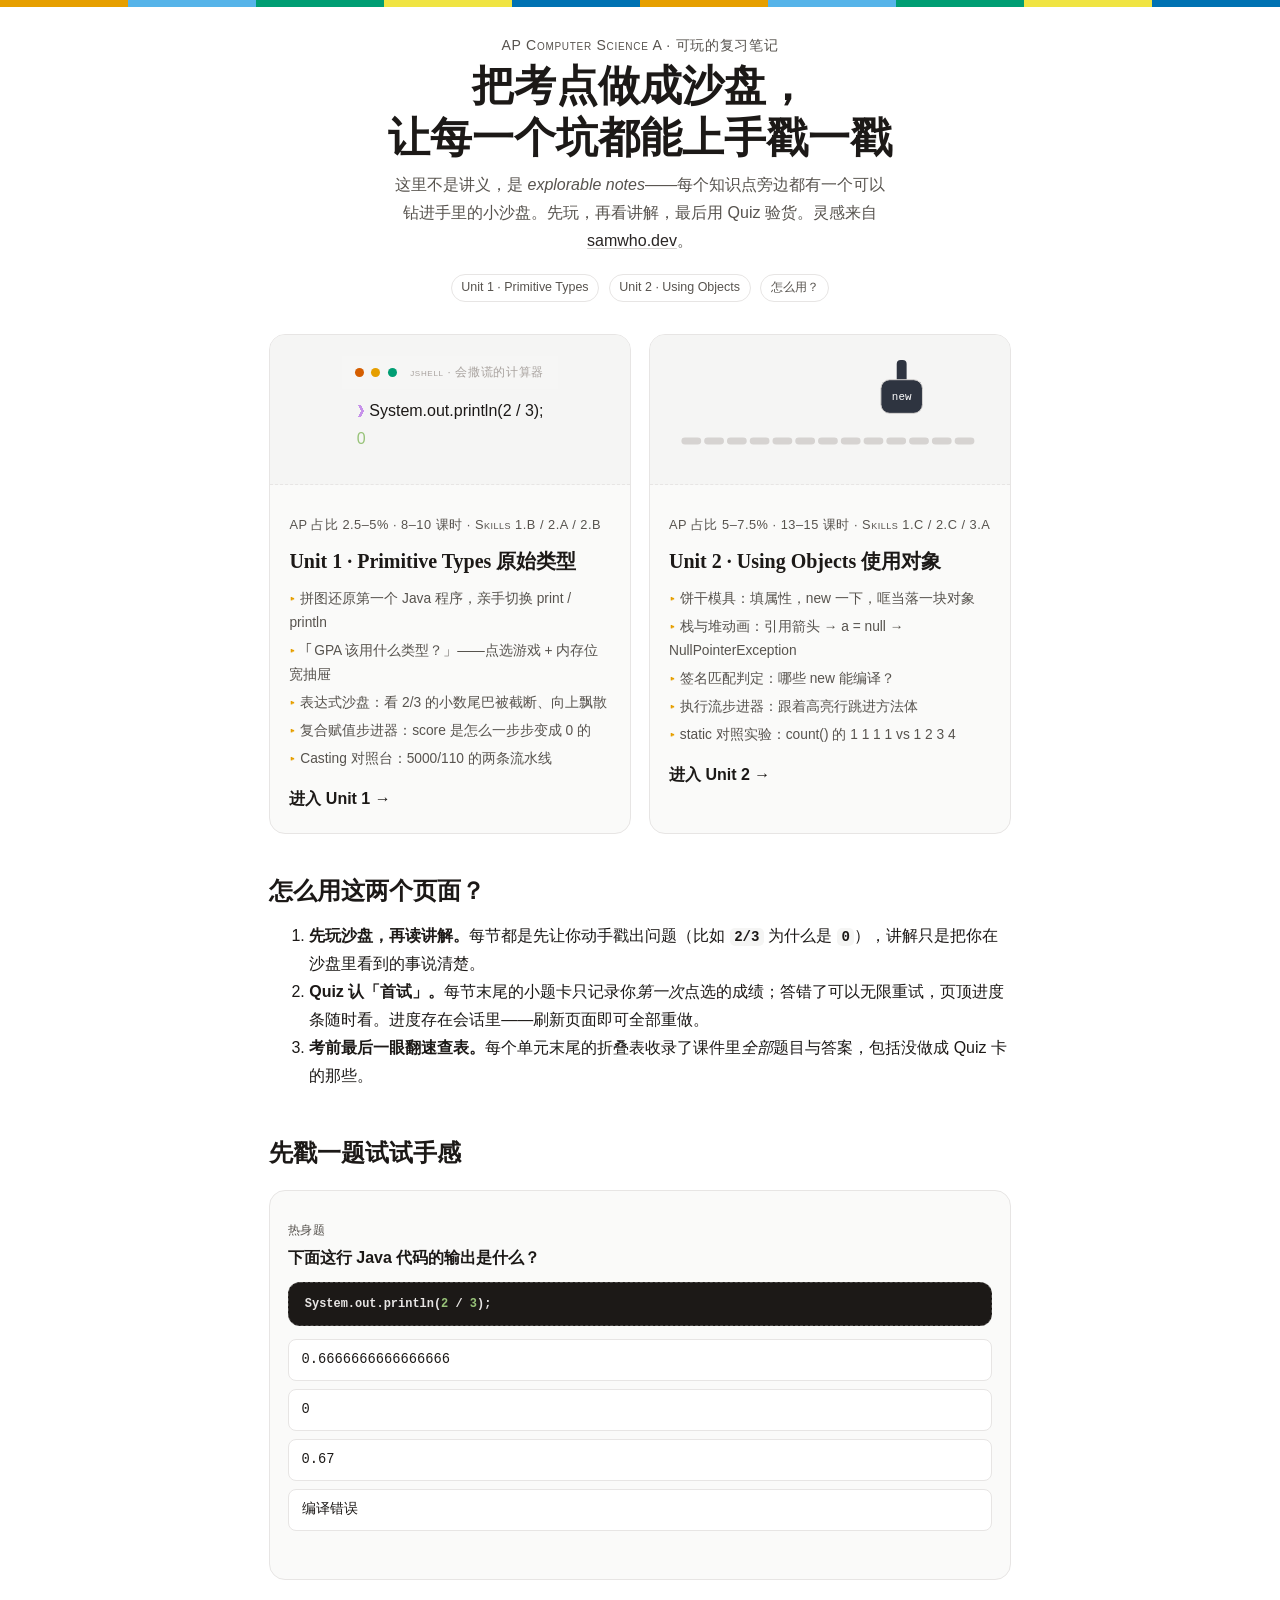
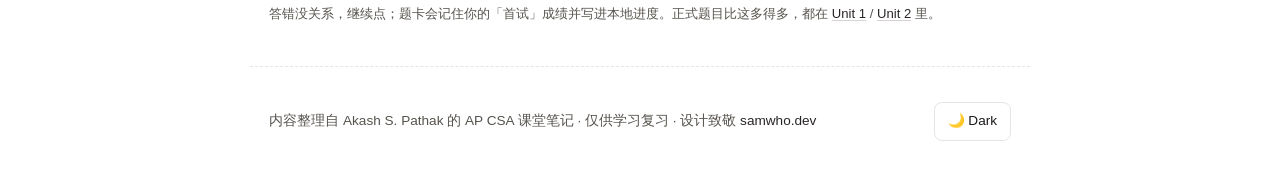
==== apcsa-review/index.html @ db7389d6 "Add files via upload" ====
<!doctype html>
<html lang="zh-CN" data-theme="light">
<head>
<meta charset="utf-8">
<meta name="viewport" content="width=device-width, initial-scale=1">
<title>AP CSA 复习沙盘 · Explorable Notes</title>
<meta name="description" content="把 AP Computer Science A Unit 1–2 的考点做成可以上手玩的小沙盘，边玩边复习。">
<script>
  // 防主题闪烁：URL 参数 > localStorage > 系统偏好
  (function () {
    var p = new URL(location.href).searchParams.get('theme');
    var s = null;
    try { s = localStorage.getItem('apcsa-theme'); } catch (e) {}
    var t = p || s || (matchMedia('(prefers-color-scheme: dark)').matches ? 'dark' : 'light');
    document.documentElement.dataset.theme = t;
  })();
</script>
<link rel="stylesheet" href="./assets/main.css">
<script type="module" src="./assets/js/home.js"></script>
</head>
<body>
<a class="skip" href="#main">跳到主要内容</a>
<div class="bar" role="presentation"><i></i><i></i><i></i><i></i><i></i><i></i><i></i><i></i><i></i><i></i></div>

<div class="page">
  <header class="content site-head">
    <p class="post-meta">AP Computer Science A · 可玩的复习笔记</p>
    <h1 class="site-title">把考点做成沙盘，<br>让每一个坑都能上手戳一戳</h1>
    <p class="lede">这里不是讲义，是 <em>explorable notes</em>——每个知识点旁边都有一个可以钻进手里的小沙盘。先玩，再看讲解，最后用 Quiz 验货。灵感来自 <a href="https://samwho.dev" target="_blank" rel="noopener">samwho.dev</a>。</p>
    <nav class="unit-nav" aria-label="单元导航">
      <a class="chip" href="./unit1.html">Unit 1 · Primitive Types</a>
      <a class="chip" href="./unit2.html">Unit 2 · Using Objects</a>
      <a class="chip" href="#how">怎么用？</a>
    </nav>
  </header>

  <main id="main" class="content">

    <div class="cards">
      <!-- ============ Unit 1 卡片 ============ -->
      <a class="card reveal" href="./unit1.html">
        <div class="card-hero">
          <viz-console id="u1-term" title="jshell · 会撒谎的计算器"></viz-console>
        </div>
        <div class="card-body">
          <p class="meta">AP 占比 2.5–5% · 8–10 课时 · Skills 1.B / 2.A / 2.B</p>
          <h3>Unit 1 · Primitive Types 原始类型</h3>
          <ul class="toc">
            <li>拼图还原第一个 Java 程序，亲手切换 print / println</li>
            <li>「GPA 该用什么类型？」——点选游戏 + 内存位宽抽屉</li>
            <li>表达式沙盘：看 2/3 的小数尾巴被截断、向上飘散</li>
            <li>复合赋值步进器：score 是怎么一步步变成 0 的</li>
            <li>Casting 对照台：5000/110 的两条流水线</li>
          </ul>
          <span class="go">进入 Unit 1</span>
        </div>
      </a>

      <!-- ============ Unit 2 卡片 ============ -->
      <a class="card reveal" href="./unit2.html">
        <div class="card-hero">
          <svg class="conv" viewBox="0 0 320 120" role="img" aria-label="new Human() 在传送带上不断压出对象饼干">
            <line class="belt" x1="14" y1="92" x2="306" y2="92"></line>
            <g class="tube">
              <rect x="228" y="10" width="10" height="26" rx="4" fill="var(--viz-grey)"></rect>
            </g>
            <g class="mold">
              <rect x="212" y="30" width="42" height="34" rx="9" fill="var(--viz-8)" stroke="var(--border-strong)"></rect>
              <text x="233" y="51" text-anchor="middle" font-size="11" fill="#fff" font-family="ui-monospace,monospace">new</text>
            </g>
            <circle class="pop" cx="233" cy="76" r="14"></circle>
            <g class="cookie k1"><circle cx="233" cy="76" r="12" fill="var(--viz-2)"></circle><circle cx="229" cy="73" r="2" fill="var(--viz-5)"></circle><circle cx="237" cy="79" r="2" fill="var(--viz-5)"></circle></g>
            <g class="cookie k2"><circle cx="233" cy="76" r="12" fill="var(--viz-3)"></circle><circle cx="229" cy="73" r="2" fill="var(--viz-5)"></circle><circle cx="237" cy="79" r="2" fill="var(--viz-5)"></circle></g>
            <g class="cookie k3"><circle cx="233" cy="76" r="12" fill="var(--viz-1)"></circle><circle cx="229" cy="73" r="2" fill="var(--viz-5)"></circle><circle cx="237" cy="79" r="2" fill="var(--viz-5)"></circle></g>
          </svg>
        </div>
        <div class="card-body">
          <p class="meta">AP 占比 5–7.5% · 13–15 课时 · Skills 1.C / 2.C / 3.A</p>
          <h3>Unit 2 · Using Objects 使用对象</h3>
          <ul class="toc">
            <li>饼干模具：填属性，new 一下，哐当落一块对象</li>
            <li>栈与堆动画：引用箭头 → a = null → NullPointerException</li>
            <li>签名匹配判定：哪些 new 能编译？</li>
            <li>执行流步进器：跟着高亮行跳进方法体</li>
            <li>static 对照实验：count() 的 1 1 1 1 vs 1 2 3 4</li>
          </ul>
          <span class="go">进入 Unit 2</span>
        </div>
      </a>
    </div>

    <section id="how" class="reveal">
      <h2 id="how-title">怎么用这两个页面？<a class="anchor" href="#how-title" aria-label="本节的链接">#</a></h2>
      <ol>
        <li><strong>先玩沙盘，再读讲解。</strong>每节都是先让你动手戳出问题（比如 <code>2/3</code> 为什么是 <code>0</code>），讲解只是把你在沙盘里看到的事说清楚。</li>
        <li><strong>Quiz 认「首试」。</strong>每节末尾的小题卡只记录你<em>第一次</em>点选的成绩；答错了可以无限重试，页顶进度条随时看。进度存在会话里——刷新页面即可全部重做。</li>
        <li><strong>考前最后一眼翻速查表。</strong>每个单元末尾的折叠表收录了课件里<em>全部</em>题目与答案，包括没做成 Quiz 卡的那些。</li>
      </ol>
    </section>

    <section class="reveal">
      <h2 id="taste">先戳一题试试手感<a class="anchor" href="#taste" aria-label="本节的链接">#</a></h2>
      <quiz-card qno="DEMO">
        <p class="qhead"><span class="qno">热身题</span></p>
        <p class="question">下面这行 Java 代码的输出是什么？</p>
        <viz-code>System.out.println(2 / 3);</viz-code>
        <ul class="options">
          <li>0.6666666666666666</li>
          <li data-correct>0</li>
          <li>0.67</li>
          <li>编译错误</li>
        </ul>
        <p class="explain">两个操作数都是 <code>int</code>，Java 走<strong>整数除法</strong>：2 ÷ 3 = 0 余 2，商 <code>0</code>，小数部分直接丢掉（不是四舍五入！）。想保留小数，至少让一个操作数成为 <code>double</code>，比如 <code>2.0 / 3</code>。这是 Unit 1 §1.3 全站最大的坑。</p>
      </quiz-card>
      <p class="hint">答错没关系，继续点；题卡会记住你的「首试」成绩并写进本地进度。正式题目比这多得多，都在 <a href="./unit1.html">Unit 1</a> / <a href="./unit2.html">Unit 2</a> 里。</p>
    </section>
  </main>

  <footer class="site-foot">
    <span>内容整理自 Akash S. Pathak 的 AP CSA 课堂笔记 · 仅供学习复习 · 设计致敬 <a href="https://samwho.dev" target="_blank" rel="noopener">samwho.dev</a></span>
    <button class="btn-ghost" type="button" data-theme-toggle>🌙 Dark</button>
  </footer>
</div>
</body>
</html>
---- apcsa-review/assets/main.css ----
/* ============================================================
   AP CSA 复习沙盘 · 全局皮肤
   设计语汇移植自 samwho.dev：Okabe–Ito 色板 / 动效 tokens /
   虚线圆角"手账"质感 / margin note / 双主题
   ============================================================ */

/* ---------- 1. Design Tokens ---------- */
:root {
  /* stone 灰阶 */
  --stone-50:#fafaf9;  --stone-100:#f5f5f4; --stone-200:#e7e5e4;
  --stone-300:#d6d3d1; --stone-400:#a8a29e; --stone-500:#78716c;
  --stone-600:#57534e; --stone-700:#44403c; --stone-800:#292524;
  --stone-900:#1c1917; --stone-950:#0c0a09;

  /* 可视化分类色板（Okabe–Ito 色盲安全） */
  --viz-1:#e69f00; --viz-2:#56b4e9; --viz-3:#009e73; --viz-4:#f0e442;
  --viz-5:#0072b2; --viz-6:#d55e00; --viz-7:#cc79a7; --viz-8:#2e3440;
  --viz-orange:var(--viz-1); --viz-sky:var(--viz-2); --viz-green:var(--viz-3);
  --viz-yellow:var(--viz-4); --viz-blue:var(--viz-5); --viz-red:var(--viz-6);
  --viz-pink:var(--viz-7);   --viz-grey:var(--viz-8);

  /* 动效：4 档时长 × 3 条曲线 */
  --dur-press:120ms; --dur-state:160ms; --dur-move:220ms; --dur-playful:300ms;
  --ease-out:cubic-bezier(0.23,1,0.32,1);
  --ease-inout:cubic-bezier(0.77,0,0.175,1);
  --ease-bounce:cubic-bezier(0.34,2.2,0.64,1);

  /* 字体：系统栈，零 web font；中文标题配衬线 */
  --font-body:"Seravek","Gill Sans Nova","Segoe UI",Ubuntu,Calibri,
    "PingFang SC","Hiragino Sans GB","Microsoft YaHei","Noto Sans SC",sans-serif;
  --font-heading:"Iowan Old Style","Palatino Linotype","URW Palladio L",P052,
    "Songti SC","STSong","SimSun",serif;
  --font-code:ui-monospace,"Cascadia Code","JetBrains Mono","Source Code Pro",
    Menlo,Consolas,"Courier New",monospace;

  --max-w:780px;

  /* 主题变量（light 默认） */
  --bg:#ffffff;
  --bg-hl:var(--stone-100);
  --surface:var(--stone-50);
  --text:var(--stone-900);
  --text-2:var(--stone-600);
  --border:var(--stone-200);
  --border-strong:var(--stone-300);
  --btn-bg:var(--stone-600);
  --btn-hover:var(--stone-500);
  --link:var(--stone-800);
  --code-bg:#1c1917; --code-text:#e7e5e4;

  color-scheme:light;
}

[data-theme="dark"] {
  --bg:var(--stone-950);
  --bg-hl:var(--stone-800);
  --surface:var(--stone-900);
  --text:var(--stone-300);
  --text-2:var(--stone-400);
  --border:var(--stone-700);
  --border-strong:var(--stone-600);
  --btn-bg:var(--stone-700);
  --btn-hover:var(--stone-600);
  --link:var(--stone-200);

  /* 暗色：分类色统一压暗 20%（grey 反而提亮以免糊底） */
  --viz-1:color-mix(in srgb,#e69f00,black 20%);
  --viz-2:color-mix(in srgb,#56b4e9,black 20%);
  --viz-3:color-mix(in srgb,#009e73,black 20%);
  --viz-4:color-mix(in srgb,#f0e442,black 25%);
  --viz-5:color-mix(in srgb,#0072b2,black 10%);
  --viz-6:color-mix(in srgb,#d55e00,black 20%);
  --viz-7:color-mix(in srgb,#cc79a7,black 20%);
  --viz-8:#4c566a;

  color-scheme:dark;
}

::selection { background:color-mix(in srgb, var(--viz-yellow) 55%, transparent); }

/* ---------- 2. 基础 ---------- */
*,*::before,*::after { box-sizing:border-box; }
html { scroll-behavior:smooth; }
body {
  margin:0;
  background:var(--bg);
  color:var(--text);
  font-family:var(--font-body);
  font-size:16px;
  line-height:1.75;
  overflow-x:hidden;
}
.page { display:flex; flex-direction:column; align-items:center; width:100%; }
.content { width:100%; max-width:var(--max-w); padding:0 1.2rem; }
section::after { content:""; display:block; clear:both; }

a { color:var(--link); text-decoration:none; }
.content a:not(.anchor):not(.card):not(.btn):not(.chip) {
  text-decoration-line:underline; text-decoration-thickness:.08em;
  text-underline-offset:.14em; text-decoration-color:var(--border-strong);
}
.content a:not(.anchor):not(.card):not(.btn):not(.chip):hover { text-decoration-color:var(--text); }

h1,h2,h3,h4 { font-family:var(--font-heading); line-height:1.25; }
h2 { padding-top:2rem; font-size:1.5rem; margin:.6rem 0; }
h2 .anchor {
  opacity:0; transition:opacity var(--dur-state) var(--ease-out);
  color:var(--viz-orange); font-size:.8em; padding:0 .2rem;
  min-width:24px; display:inline-flex; align-items:center; justify-content:center;
}
h2:hover .anchor, h2 .anchor:focus-visible { opacity:1; }
@media (hover:none) { h2 .anchor { opacity:.45; } }
h3 { font-size:1.15rem; padding-top:1.2rem; margin:.4rem 0; }
p { margin:.8rem 0; }
strong { font-weight:650; }

code {
  font-family:var(--font-code); font-size:.88em; font-weight:600;
  background:var(--bg-hl); border-radius:5px; padding:.06em .32em;
}
pre code { background:none; padding:0; }

/* 跳过链接（无障碍） */
.skip {
  position:absolute; left:-9999px; top:.5rem; z-index:50;
  background:var(--text); color:var(--bg); padding:.4rem 1rem; border-radius:8px;
}
.skip:focus { left:.5rem; }

/* ---------- 3. 顶部 5 色装饰条 ---------- */
.bar { display:flex; width:100%; }
.bar i { height:.45rem; flex:1; }
.bar i:nth-child(5n+1){background:var(--viz-1)}
.bar i:nth-child(5n+2){background:var(--viz-2)}
.bar i:nth-child(5n+3){background:var(--viz-3)}
.bar i:nth-child(5n+4){background:var(--viz-4)}
.bar i:nth-child(5n+5){background:var(--viz-5)}

/* ---------- 4. 页面头部 / 尾部 ---------- */
.post-meta {
  text-align:center; font-variant:small-caps; letter-spacing:.05em;
  color:var(--text-2); font-size:.88rem; margin:1.6rem 0 .2rem;
}
.site-title {
  text-align:center; font-size:clamp(1.9rem,5vw,2.6rem);
  margin:.1rem 0 .4rem; padding-top:0;
}
.lede { text-align:center; color:var(--text-2); max-width:56ch; margin:0 auto .4rem; }
.unit-nav { display:flex; justify-content:center; gap:.6rem; flex-wrap:wrap; margin:1.2rem 0 .4rem; }
.chip {
  display:inline-block; font-size:.78rem; color:var(--text-2);
  border:1px solid var(--border); border-radius:999px; padding:.12rem .6rem;
  transition:border-color var(--dur-state), color var(--dur-state);
}
a.chip:hover { border-color:var(--border-strong); color:var(--text); text-decoration:none; }

footer.site-foot {
  width:100%; max-width:var(--max-w); padding:2.2rem 1.2rem 2.6rem;
  margin-top:2.5rem; border-top:1px dashed var(--border);
  color:var(--text-2); font-size:.85rem;
  display:flex; flex-wrap:wrap; gap:.8rem; justify-content:space-between; align-items:center;
}

/* ---------- 5. 按钮 ---------- */
.btn {
  font:inherit; font-size:.9rem; font-weight:600; cursor:pointer;
  border:none; border-radius:8px; padding:.5rem 1rem;
  background:var(--btn-bg); color:#fff;
  transition:background var(--dur-state) var(--ease-out),
             transform var(--dur-press) var(--ease-out);
}
.btn:hover { background:var(--btn-hover); }
.btn:active { transform:scale(.96); }
.btn-ghost {
  font:inherit; font-size:.85rem; cursor:pointer; color:var(--text);
  background:transparent; border:1px solid var(--border); border-radius:8px;
  padding:.4rem .8rem;
  transition:border-color var(--dur-state), background var(--dur-state);
}
.btn-ghost:hover { border-color:var(--border-strong); background:var(--bg-hl); }

/* ---------- 6. 代码块（虚线圆角 · 永远深色 · 逐行 span 供步进器高亮） ---------- */
viz-code { display:block; margin:1rem 0; }
.code {
  margin:0; background:var(--code-bg); color:var(--code-text);
  border:1px dashed color-mix(in srgb,#ffffff 22%,transparent);
  border-radius:.75rem; padding:.7rem 1rem; overflow-x:auto;
  font-family:var(--font-code); font-size:.85rem; line-height:1.7;
}
.code .ln { display:block; min-height:1.7em; padding:0 .4rem; margin:0 -.4rem; border-radius:4px;
  transition:background var(--dur-move) var(--ease-out), box-shadow var(--dur-move); }
.code .ln.hl {
  background:color-mix(in srgb,#f0e442 20%,transparent);
  box-shadow:inset 3px 0 0 var(--viz-1);
}
.code .ln.ghost { opacity:.38; }
.tok-k { color:#c792ea; } .tok-s { color:#f2a85e; }
.tok-c { color:#8b95a3; font-style:italic; } .tok-n { color:#98c379; }

/* ---------- 7. 沙盘容器 ---------- */
.viz {
  margin:1.5rem 0; border:1px solid var(--border); border-radius:1rem;
  background:var(--bg-hl); overflow:hidden;
}
.viz-head {
  display:flex; align-items:center; gap:.6rem; padding:.5rem .9rem;
  font-size:.76rem; letter-spacing:.07em; font-variant:small-caps;
  color:var(--text-2); border-bottom:1px solid var(--border);
}
.viz-head .dot { width:.55rem; height:.55rem; border-radius:50%; background:var(--viz-orange); flex:none; }
.viz-body { padding:1rem; background:var(--surface); border-radius:0 0 1rem 1rem; }
.controls { display:flex; flex-wrap:wrap; gap:.5rem; align-items:center; margin-bottom:.6rem; }
.step-btn { min-width:42px; padding-inline:.7rem; }
.hint { font-size:.82rem; color:var(--text-2); margin:.4rem 0 0; }

/* ---------- 8. 终端 viz-console ---------- */
.term-host {
  display:block; font-family:var(--font-code); font-size:.84rem;
  background:var(--code-bg); color:var(--code-text);
  border-radius:.8rem; overflow:hidden; margin:.8rem 0;
  border:1px solid color-mix(in srgb,#ffffff 14%,transparent);
}
.term-head {
  display:flex; align-items:center; gap:.45rem; padding:.4rem .8rem;
  background:color-mix(in srgb,#ffffff 6%,transparent);
}
.term-head .td { width:9px; height:9px; border-radius:50%; }
.td.r{background:var(--viz-6)} .td.y{background:var(--viz-1)} .td.g{background:var(--viz-3)}
.term-title { margin-left:.4rem; font-size:.72rem; color:#a8a29e; font-variant:small-caps; letter-spacing:.06em; }
.term-body { padding:.55rem .9rem .7rem; max-height:240px; overflow:auto; line-height:1.7; min-height:1.8em; }
.term-line { animation:fadeSlide var(--dur-state) var(--ease-out) both; white-space:pre-wrap; }
@keyframes fadeSlide { from{opacity:0; transform:translateY(5px)} to{opacity:1; transform:none} }
.term-line.cmd::before { content:"❯ "; color:#c792ea; }
.term-line.res { color:#98c379; }
.term-line.dim { color:#8b95a3; font-style:italic; }
.term-line.err { color:#f1948a; }

/* ---------- 9. 内存盒 mem-box ---------- */
.mem-grid { display:flex; flex-wrap:wrap; gap:.8rem; align-items:flex-start; }
mem-box { display:block; min-width:88px; }
.mem-name { display:block; font-size:.72rem; font-variant:small-caps; color:var(--text-2); letter-spacing:.05em; margin-bottom:.22rem; }
.mem-value {
  display:block; text-align:center; font-family:var(--font-code);
  font-size:1.05rem; font-weight:600;
  background:var(--bg-hl); border:1px solid var(--border); border-radius:8px;
  padding:.32rem .6rem; min-height:2rem;
  transition:background var(--dur-playful), color var(--dur-playful), border-color var(--dur-playful);
}
.mem-value.pulse { animation:memPulse 560ms var(--ease-bounce); }
@keyframes memPulse {
  0%   { transform:scale(1); }
  30%  { transform:scale(1.14); background:var(--viz-4); color:#1c1917;
         border-color:var(--viz-1); box-shadow:0 0 0 5px color-mix(in srgb,var(--viz-4) 40%,transparent); }
  100% { transform:scale(1); }
}
mem-box.shared .mem-value { border-style:dashed; border-color:var(--viz-blue); }
mem-box.shared .mem-name::after { content:" · static"; color:var(--viz-blue); }

/* ---------- 10. Quiz 卡 ---------- */
quiz-card {
  display:block; margin:1.4rem 0; padding:1rem 1.1rem;
  border:1px solid var(--border); border-radius:1rem; background:var(--surface);
}
.qhead { display:flex; gap:.6rem; align-items:baseline; margin-bottom:.2rem; }
.qno { font-size:.74rem; font-variant:small-caps; letter-spacing:.05em; color:var(--text-2); white-space:nowrap; }
.question { margin:.2rem 0 .2rem; font-weight:600; }
quiz-card viz-code { margin:.6rem 0; }
.options { list-style:none; padding:0; margin:.8rem 0 .4rem; display:grid; gap:.5rem; }
.options li {
  font-family:var(--font-code); font-size:.86rem; cursor:pointer;
  border:1px solid var(--border); border-radius:8px; padding:.5rem .8rem;
  background:var(--bg);
  transition:border-color var(--dur-state) var(--ease-out),
             background var(--dur-state) var(--ease-out),
             transform var(--dur-press) var(--ease-out);
}
.options li:hover { border-color:var(--border-strong); transform:translateX(3px); }
.options li.wrong {
  border-color:var(--viz-red); background:color-mix(in srgb,var(--viz-red) 9%,transparent);
  opacity:.55; cursor:not-allowed; transform:none;
}
.options li.selected {
  border-color:var(--viz-blue); background:color-mix(in srgb,var(--viz-blue) 10%,transparent);
}
.options li.correct {
  border-color:var(--viz-green); background:color-mix(in srgb,var(--viz-green) 12%,transparent);
  font-weight:700;
}
.options li:focus-visible { outline:2px solid var(--viz-blue); outline-offset:2px; }
.check-row { margin:.3rem 0; }
.verdict { min-height:1.4em; margin:.5rem 0 .1rem; font-weight:600; }
.verdict.ok  { color:var(--viz-green); }
.verdict.bad { color:var(--viz-red); }
.explain { display:none; border-top:1px dashed var(--border); margin-top:.6rem; padding-top:.6rem; font-size:.92rem; }
quiz-card.done .explain { display:block; animation:fadeSlide var(--dur-move) var(--ease-out) both; }
quiz-card.done { border-color:var(--border-strong); }

/* Quiz 进度条 */
.quiz-progress {
  display:flex; flex-wrap:wrap; align-items:center; gap:.7rem;
  border:1px dashed var(--border); border-radius:1rem;
  background:var(--surface); padding:.55rem 1rem; margin:1.4rem 0; font-size:.88rem;
}
.qp-dots { display:inline-flex; gap:.3rem; align-items:center; }
.qp-dot { width:.75rem; height:.75rem; border-radius:50%; background:var(--border-strong); }
.qp-dot.ok  { background:var(--viz-green); }
.qp-dot.bad { background:var(--viz-orange); }
.qp-reset { margin-left:auto; }
.quiz-progress.bump { animation:bump 420ms var(--ease-bounce); }
@keyframes bump { 30% { transform:scale(1.015); border-color:var(--viz-green);} }

/* ---------- 11. 坑点卡 · margin note ---------- */
.warn {
  border:1px dashed color-mix(in srgb,var(--viz-orange) 60%,transparent);
  background:color-mix(in srgb,var(--viz-orange) 7%,var(--bg));
  border-radius:1rem; padding:.7rem 1rem; margin:1.3rem 0; font-size:.93rem;
}
.warn .tag {
  display:inline-block; margin-right:.4rem; font-variant:small-caps;
  letter-spacing:.05em; font-weight:700; color:var(--viz-red);
}
@media (min-width:1340px) {
  .warn.float {
    float:right; clear:right; width:250px; margin:.4rem -295px 1.2rem 1.6rem;
    font-size:.85rem; line-height:1.65;
  }
}

/* ---------- 12. facts / 定义卡 ---------- */
.fact-grid { display:grid; grid-template-columns:1fr 1fr; gap:.7rem; margin:1.2rem 0; }
@media (max-width:60ch){ .fact-grid{grid-template-columns:1fr;} }
.fact {
  border:1px dashed var(--border); border-radius:1rem; padding:.7rem .9rem;
  background:var(--surface); font-size:.9rem;
}
.fact b { font-family:var(--font-heading); font-size:1.02em; }
.fact .en { color:var(--text-2); font-size:.82em; }

/* ---------- 13. 速查表 ---------- */
details.quiz-ref {
  margin:1.6rem 0; border:1px dashed var(--border); border-radius:1rem;
  background:var(--surface); padding:.9rem 1.2rem;
}
details.quiz-ref summary { cursor:pointer; font-weight:650; }
details.quiz-ref[open] summary { margin-bottom:.4rem; }
table.ref { width:100%; border-collapse:collapse; font-size:.84rem; margin-top:.5rem; }
.ref th { background:var(--bg-hl); text-align:left; padding:.45rem .6rem; font-variant:small-caps; letter-spacing:.04em; }
.ref td { padding:.45rem .6rem; border-top:1px solid var(--border); vertical-align:top; }
.ref td.code, .ref .mono { font-family:var(--font-code); font-size:.92em; }
.ref td.ans { font-weight:700; color:var(--viz-green); white-space:nowrap; }

/* ---------- 14. 首页卡片 ---------- */
.cards { display:grid; grid-template-columns:1fr 1fr; gap:1.1rem; width:100%; margin:1.6rem 0 .6rem; }
@media (max-width:60ch){ .cards{grid-template-columns:1fr;} }
.card {
  display:block; color:inherit; border:1px solid var(--border); border-radius:1rem;
  background:var(--surface); overflow:hidden;
  transition:transform var(--dur-state) var(--ease-out),
             box-shadow var(--dur-state) var(--ease-out),
             border-color var(--dur-state);
}
.card:hover {
  transform:translateY(-3px); border-color:var(--border-strong);
  box-shadow:0 10px 26px color-mix(in srgb,var(--text) 10%,transparent);
  text-decoration:none;
}
.card-hero {
  height:150px; display:flex; align-items:center; justify-content:center;
  background:var(--bg-hl); border-bottom:1px dashed var(--border); overflow:hidden;
}
.card-hero .term-host { width:88%; margin:0; font-size:.72rem;
  box-shadow:0 8px 20px color-mix(in srgb,var(--text) 14%,transparent); }
.card-body { padding:1rem 1.2rem 1.25rem; }
.card-body h3 { padding-top:0; margin:.1rem 0 .3rem; font-size:1.25rem; }
.card-body .meta { color:var(--text-2); font-size:.8rem; font-variant:small-caps; letter-spacing:.04em; }
.card-body ul.toc { list-style:none; padding:0; margin:.7rem 0 0; font-size:.86rem; color:var(--text-2); }
.card-body ul.toc li { padding:.12rem 0; }
.card-body ul.toc li::before { content:"▸ "; color:var(--viz-orange); }
.go { display:inline-block; margin-top:.8rem; font-weight:650; }
.go::after { content:" →"; transition:padding var(--dur-state); }
.card:hover .go::after { padding-left:.25rem; }

/* ---------- 15. 首页 SVG 小剧场 ---------- */
.conv { width:88%; height:auto; }
.conv .belt {
  stroke:var(--border-strong); stroke-width:7; stroke-linecap:round;
  stroke-dasharray:13 10; animation:beltMove 1.1s linear infinite;
}
@keyframes beltMove { to { stroke-dashoffset:-23; } }
.conv .mold { animation:stamp 3.2s var(--ease-inout) infinite; }
@keyframes stamp {
  0%,52%,100% { transform:translateY(0); }
  18%,34%     { transform:translateY(24px); }
}
.conv .tube { animation:stamp 3.2s var(--ease-inout) infinite; animation-delay:80ms; }
.conv .cookie { opacity:0; animation:ride 3.2s linear infinite; }
.conv .k2 { animation-delay:-1.07s; } .conv .k3 { animation-delay:-2.13s; }
@keyframes ride {
  0%,36%  { opacity:0; transform:translate(0,-5px); }
  40%     { opacity:1; transform:translate(0,0); }
  96%     { opacity:1; transform:translate(-268px,0); }
  99%,100%{ opacity:0; transform:translate(-268px,0); }
}
.conv .pop {
  fill:none; stroke:var(--viz-6); stroke-width:2.5; opacity:0;
  transform-box:fill-box; transform-origin:center;
  animation:popRing 3.2s var(--ease-out) infinite;
}
@keyframes popRing {
  0%,37%,100% { opacity:0; transform:scale(.4); }
  39%  { opacity:.9; }
  50%  { opacity:0; transform:scale(1.55); }
}

/* ---------- 16. 入场动画 / 降低动态偏好 ---------- */
.reveal { opacity:0; transform:translateY(12px);
  transition:opacity 320ms var(--ease-out), transform 320ms var(--ease-out); }
.reveal.in { opacity:1; transform:none; }

@media (prefers-reduced-motion: reduce) {
  html { scroll-behavior:auto; }
  *,*::before,*::after {
    animation-duration:.01ms !important; animation-iteration-count:1 !important;
    transition-duration:.01ms !important;
  }
  .reveal { opacity:1; transform:none; }
}

/* ---------- 速查 Go 跳转目标高亮 ---------- */
quiz-card:target {
  border-color:var(--viz-5);
  animation:targetFlash 1400ms var(--ease-out);
}
@keyframes targetFlash {
  0%,35% { box-shadow:0 0 0 7px color-mix(in srgb,var(--viz-2) 30%,transparent); }
  100%   { box-shadow:0 0 0 0 transparent; }
}
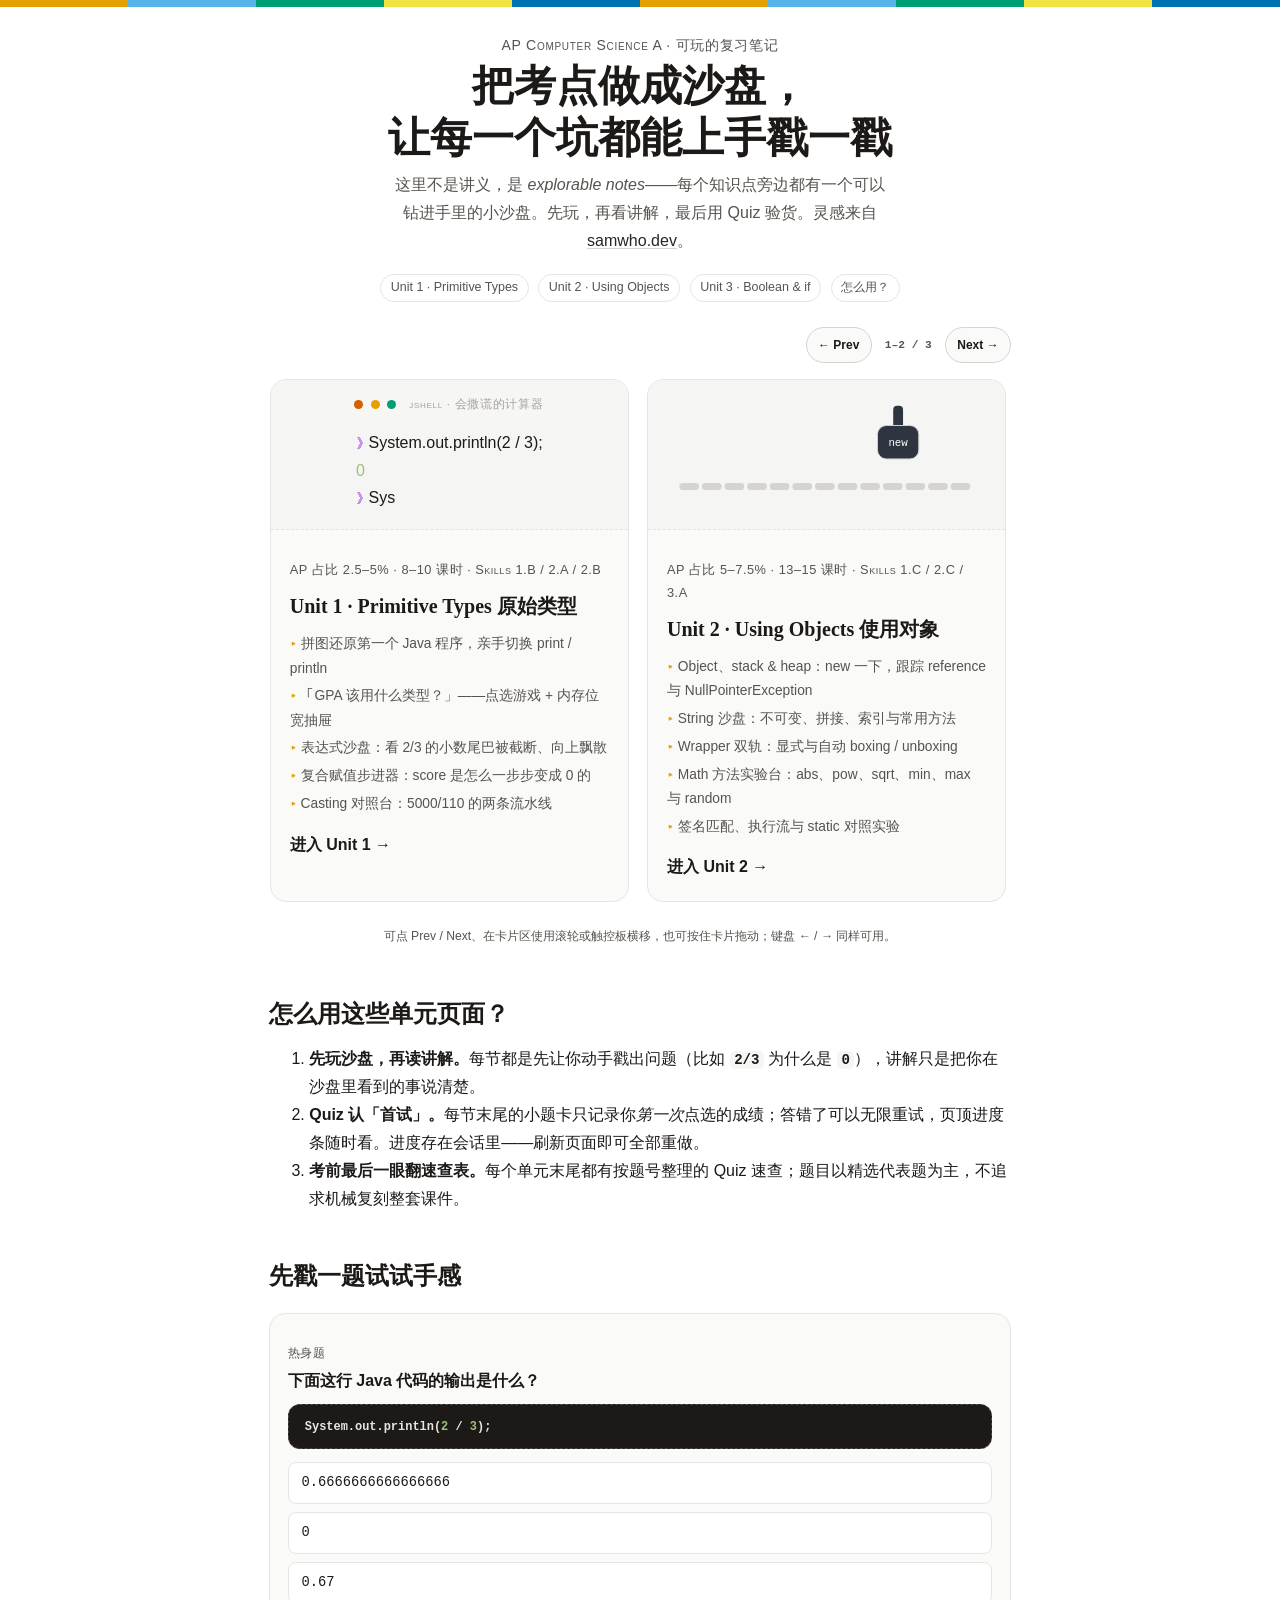
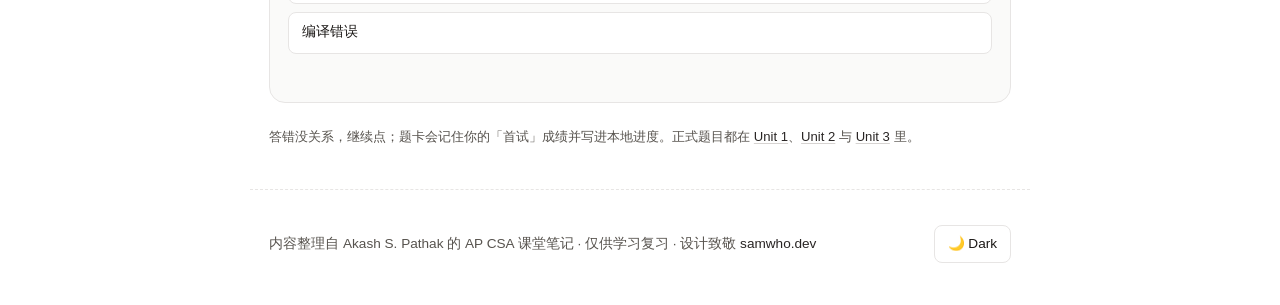
==== commit 1d633231: "Add files via upload Adding the content of CSA U3" ====
--- a/apcsa-review/index.html
+++ b/apcsa-review/index.html
@@ -4,7 +4,7 @@
 <meta charset="utf-8">
 <meta name="viewport" content="width=device-width, initial-scale=1">
 <title>AP CSA 复习沙盘 · Explorable Notes</title>
-<meta name="description" content="把 AP Computer Science A Unit 1–2 的考点做成可以上手玩的小沙盘，边玩边复习。">
+<meta name="description" content="把 AP Computer Science A Unit 1–3 的考点做成可以上手玩的小沙盘，边玩边复习。">
 <script>
   // 防主题闪烁：URL 参数 > localStorage > 系统偏好
   (function () {
@@ -30,13 +30,19 @@
     <nav class="unit-nav" aria-label="单元导航">
       <a class="chip" href="./unit1.html">Unit 1 · Primitive Types</a>
       <a class="chip" href="./unit2.html">Unit 2 · Using Objects</a>
+      <a class="chip" href="./unit3.html">Unit 3 · Boolean &amp; if</a>
       <a class="chip" href="#how">怎么用？</a>
     </nav>
   </header>
 
   <main id="main" class="content">
 
-    <div class="cards">
+    <div class="carousel-controls" data-carousel-controls role="group" aria-label="单元卡片导航">
+      <button class="carousel-control" type="button" data-carousel-prev aria-label="显示前面的单元" disabled>← Prev</button>
+      <span class="carousel-position" data-carousel-position>1–2 / 3</span>
+      <button class="carousel-control" type="button" data-carousel-next aria-label="显示后面的单元">Next →</button>
+    </div>
+    <div class="cards unit-carousel" data-unit-carousel role="region" aria-label="Unit pages. Scroll horizontally to browse." tabindex="0">
       <!-- ============ Unit 1 卡片 ============ -->
       <a class="card reveal" href="./unit1.html">
         <div class="card-hero">
@@ -78,23 +84,61 @@
           <p class="meta">AP 占比 5–7.5% · 13–15 课时 · Skills 1.C / 2.C / 3.A</p>
           <h3>Unit 2 · Using Objects 使用对象</h3>
           <ul class="toc">
-            <li>饼干模具：填属性，new 一下，哐当落一块对象</li>
-            <li>栈与堆动画：引用箭头 → a = null → NullPointerException</li>
-            <li>签名匹配判定：哪些 new 能编译？</li>
-            <li>执行流步进器：跟着高亮行跳进方法体</li>
-            <li>static 对照实验：count() 的 1 1 1 1 vs 1 2 3 4</li>
+            <li>Object、stack &amp; heap：new 一下，跟踪 reference 与 NullPointerException</li>
+            <li>String 沙盘：不可变、拼接、索引与常用方法</li>
+            <li>Wrapper 双轨：显式与自动 boxing / unboxing</li>
+            <li>Math 方法实验台：abs、pow、sqrt、min、max 与 random</li>
+            <li>签名匹配、执行流与 static 对照实验</li>
           </ul>
           <span class="go">进入 Unit 2</span>
         </div>
       </a>
+
+      <!-- ============ Unit 3 卡片 ============ -->
+      <a class="card reveal" href="./unit3.html">
+        <div class="card-hero">
+          <svg class="u3-logic-hero" viewBox="0 0 320 120" role="img" aria-label="A 与 B 两个条件流入逻辑门，再沿 if / else 分支输出">
+            <path class="u3-wire" d="M86 34 H108 Q120 34 132 50 M86 84 H108 Q120 84 132 68 M190 59 H222 M222 59 V34 H264 M222 59 V84 H264" fill="none" stroke="#a8a29e" stroke-width="3" stroke-linecap="round" stroke-linejoin="round"></path>
+            <rect class="u3-input-node" x="10" y="18" width="76" height="32" rx="12" fill="#e5f3fa" stroke="#0072b2" stroke-width="1.5"></rect>
+            <text class="u3-node-text" x="48" y="39" text-anchor="middle" fill="#292524" font-size="11" font-family="ui-monospace,monospace">A · true</text>
+            <rect class="u3-input-node second" x="10" y="68" width="76" height="32" rx="12" fill="#fbecd9" stroke="#d55e00" stroke-width="1.5"></rect>
+            <text class="u3-node-text" x="48" y="89" text-anchor="middle" fill="#292524" font-size="11" font-family="ui-monospace,monospace">B · false</text>
+            <rect class="u3-and-gate" x="132" y="37" width="58" height="44" rx="16" fill="#e4f4ed" stroke="#009e73" stroke-width="1.7"></rect>
+            <text class="u3-gate-text" x="161" y="64" text-anchor="middle" fill="#292524" font-size="17" font-family="ui-monospace,monospace">&amp;&amp;</text>
+            <circle class="u3-gate-pulse" cx="161" cy="59" r="28" fill="none" stroke="#009e73" stroke-width="1.2" opacity=".35"></circle>
+            <circle class="u3-junction" cx="222" cy="59" r="5" fill="#d55e00"></circle>
+            <rect class="u3-output-node yes" x="264" y="19" width="48" height="30" rx="11" fill="#e5f3fa" stroke="#0072b2" stroke-width="1.5"></rect>
+            <text class="u3-node-text" x="288" y="39" text-anchor="middle" fill="#292524" font-size="11" font-family="ui-monospace,monospace">if</text>
+            <rect class="u3-output-node no" x="264" y="69" width="48" height="30" rx="11" fill="#fbecd9" stroke="#d55e00" stroke-width="1.5"></rect>
+            <text class="u3-node-text" x="288" y="89" text-anchor="middle" fill="#292524" font-size="11" font-family="ui-monospace,monospace">else</text>
+            <circle class="u3-flow-packet packet-a" cx="91" cy="34" r="4.5" fill="#d55e00"></circle>
+            <circle class="u3-flow-packet packet-b" cx="91" cy="84" r="4.5" fill="#0072b2"></circle>
+            <circle class="u3-flow-packet packet-yes" cx="195" cy="59" r="4.5" fill="#009e73"></circle>
+            <circle class="u3-flow-packet packet-no" cx="195" cy="59" r="4.5" fill="#d55e00"></circle>
+          </svg>
+        </div>
+        <div class="card-body">
+          <p class="meta">Unit 3 · 11–13 课时 · §§3.1–3.7 · 19 道精选 Quiz</p>
+          <h3>Unit 3 · Boolean &amp; if Statements</h3>
+          <ul class="toc">
+            <li>关系运算、Boolean expressions 与负数取余</li>
+            <li>if / nested if / else-if：把每条分支跑清楚</li>
+            <li>真值表、短路求值与 De Morgan 等价式</li>
+            <li>对象引用身份、String 内容比较与 null guard</li>
+            <li>Playground：Magic 8 Ball + Animal Guessing</li>
+          </ul>
+          <span class="go">进入 Unit 3</span>
+        </div>
+      </a>
     </div>
+    <p class="carousel-hint">可点 Prev / Next、在卡片区使用滚轮或触控板横移，也可按住卡片拖动；键盘 ← / → 同样可用。</p>
 
     <section id="how" class="reveal">
-      <h2 id="how-title">怎么用这两个页面？<a class="anchor" href="#how-title" aria-label="本节的链接">#</a></h2>
+      <h2 id="how-title">怎么用这些单元页面？<a class="anchor" href="#how-title" aria-label="本节的链接">#</a></h2>
       <ol>
         <li><strong>先玩沙盘，再读讲解。</strong>每节都是先让你动手戳出问题（比如 <code>2/3</code> 为什么是 <code>0</code>），讲解只是把你在沙盘里看到的事说清楚。</li>
         <li><strong>Quiz 认「首试」。</strong>每节末尾的小题卡只记录你<em>第一次</em>点选的成绩；答错了可以无限重试，页顶进度条随时看。进度存在会话里——刷新页面即可全部重做。</li>
-        <li><strong>考前最后一眼翻速查表。</strong>每个单元末尾的折叠表收录了课件里<em>全部</em>题目与答案，包括没做成 Quiz 卡的那些。</li>
+        <li><strong>考前最后一眼翻速查表。</strong>每个单元末尾都有按题号整理的 Quiz 速查；题目以精选代表题为主，不追求机械复刻整套课件。</li>
       </ol>
     </section>
 
@@ -112,7 +156,7 @@
         </ul>
         <p class="explain">两个操作数都是 <code>int</code>，Java 走<strong>整数除法</strong>：2 ÷ 3 = 0 余 2，商 <code>0</code>，小数部分直接丢掉（不是四舍五入！）。想保留小数，至少让一个操作数成为 <code>double</code>，比如 <code>2.0 / 3</code>。这是 Unit 1 §1.3 全站最大的坑。</p>
       </quiz-card>
-      <p class="hint">答错没关系，继续点；题卡会记住你的「首试」成绩并写进本地进度。正式题目比这多得多，都在 <a href="./unit1.html">Unit 1</a> / <a href="./unit2.html">Unit 2</a> 里。</p>
+      <p class="hint">答错没关系，继续点；题卡会记住你的「首试」成绩并写进本地进度。正式题目都在 <a href="./unit1.html">Unit 1</a>、<a href="./unit2.html">Unit 2</a> 与 <a href="./unit3.html">Unit 3</a> 里。</p>
     </section>
   </main>
 
--- a/apcsa-review/assets/main.css
+++ b/apcsa-review/assets/main.css
@@ -267,6 +267,7 @@
 quiz-card viz-code { margin:.6rem 0; }
 .options { list-style:none; padding:0; margin:.8rem 0 .4rem; display:grid; gap:.5rem; }
 .options li {
+  min-width:0; overflow-wrap:anywhere;
   font-family:var(--font-code); font-size:.86rem; cursor:pointer;
   border:1px solid var(--border); border-radius:8px; padding:.5rem .8rem;
   background:var(--bg);
@@ -301,7 +302,7 @@
   border:1px dashed var(--border); border-radius:1rem;
   background:var(--surface); padding:.55rem 1rem; margin:1.4rem 0; font-size:.88rem;
 }
-.qp-dots { display:inline-flex; gap:.3rem; align-items:center; }
+.qp-dots { display:inline-flex; flex-wrap:wrap; gap:.3rem; align-items:center; max-width:100%; }
 .qp-dot { width:.75rem; height:.75rem; border-radius:50%; background:var(--border-strong); }
 .qp-dot.ok  { background:var(--viz-green); }
 .qp-dot.bad { background:var(--viz-orange); }
@@ -435,3 +436,61 @@
   0%,35% { box-shadow:0 0 0 7px color-mix(in srgb,var(--viz-2) 30%,transparent); }
   100%   { box-shadow:0 0 0 0 transparent; }
 }
+
+/* ---------- Unit 3 首页卡片：条件流 SVG ---------- */
+.u3-logic-hero { width:88%; height:auto; overflow:visible; }
+.u3-logic-hero .u3-wire { fill:none; stroke:var(--border-strong); stroke-width:3; stroke-linecap:round; stroke-linejoin:round; }
+.u3-logic-hero .u3-input-node { fill:color-mix(in srgb,var(--viz-blue) 15%,var(--surface)); stroke:var(--viz-blue); stroke-width:1.5; }
+.u3-logic-hero .u3-input-node.second { fill:color-mix(in srgb,var(--viz-orange) 15%,var(--surface)); stroke:var(--viz-orange); }
+.u3-logic-hero .u3-and-gate { fill:color-mix(in srgb,var(--viz-green) 13%,var(--surface)); stroke:var(--viz-green); stroke-width:1.7; }
+.u3-logic-hero .u3-output-node { fill:color-mix(in srgb,var(--viz-blue) 13%,var(--surface)); stroke:var(--viz-blue); stroke-width:1.5; }
+.u3-logic-hero .u3-output-node.no { fill:color-mix(in srgb,var(--viz-orange) 14%,var(--surface)); stroke:var(--viz-orange); }
+.u3-logic-hero .u3-node-text, .u3-logic-hero .u3-gate-text { fill:var(--text); font-family:var(--font-code); font-weight:700; }
+.u3-logic-hero .u3-node-text { font-size:11px; }
+.u3-logic-hero .u3-gate-text { font-size:17px; }
+.u3-logic-hero .u3-junction { fill:var(--viz-orange); }
+.u3-logic-hero .u3-flow-packet { transform-box:fill-box; transform-origin:center; opacity:0; }
+.u3-logic-hero .packet-a { fill:var(--viz-orange); animation:u3PacketA 3.8s ease-in-out infinite; }
+.u3-logic-hero .packet-b { fill:var(--viz-blue); animation:u3PacketB 3.8s ease-in-out infinite; }
+.u3-logic-hero .packet-yes { fill:var(--viz-green); animation:u3PacketYes 3.8s ease-in-out infinite; }
+.u3-logic-hero .packet-no { fill:var(--viz-orange); animation:u3PacketNo 3.8s ease-in-out infinite; }
+.u3-logic-hero .u3-gate-pulse { stroke:var(--viz-green); animation:u3GatePulse 1.8s var(--ease-out) infinite; transform-box:fill-box; transform-origin:center; }
+@keyframes u3PacketA { 0%,5%{opacity:0;transform:translate(0,0)} 12%{opacity:1} 38%{opacity:1;transform:translate(35px,14px)} 46%,100%{opacity:0;transform:translate(41px,16px)} }
+@keyframes u3PacketB { 0%,30%{opacity:0;transform:translate(0,0)} 38%{opacity:1} 66%{opacity:1;transform:translate(35px,-14px)} 74%,100%{opacity:0;transform:translate(41px,-16px)} }
+@keyframes u3PacketYes { 0%,55%{opacity:0;transform:translate(0,0)} 61%{opacity:1} 87%{opacity:1;transform:translate(61px,-23px)} 94%,100%{opacity:0;transform:translate(69px,-25px)} }
+@keyframes u3PacketNo { 0%,68%{opacity:0;transform:translate(0,0)} 74%{opacity:1} 94%{opacity:1;transform:translate(61px,23px)} 99%,100%{opacity:0;transform:translate(69px,25px)} }
+@keyframes u3GatePulse { 0%,100%{opacity:.2;transform:scale(.93)} 50%{opacity:.55;transform:scale(1.08)} }
+.sr-only { position:absolute !important; width:1px; height:1px; padding:0; margin:-1px; overflow:hidden; clip:rect(0,0,0,0); white-space:nowrap; border:0; }
+
+/* Unit carousel: two cards at once on desktop, with reliable wheel, drag and button navigation. */
+.carousel-controls {
+  display:flex; align-items:center; justify-content:flex-end; gap:.45rem;
+  width:100%; margin:1.2rem 0 -.95rem;
+}
+.carousel-control {
+  min-height:36px; padding:.35rem .7rem; border:1px solid var(--border-strong);
+  border-radius:999px; background:var(--surface); color:var(--text);
+  font:600 .75rem var(--font-body); cursor:pointer;
+  transition:background var(--dur-state),border-color var(--dur-state),transform var(--dur-press);
+}
+.carousel-control:hover:not(:disabled) { border-color:var(--viz-orange); background:color-mix(in srgb,var(--viz-orange) 8%,var(--surface)); transform:translateY(-1px); }
+.carousel-control:focus-visible { outline:2px solid var(--viz-orange); outline-offset:2px; }
+.carousel-control:disabled { opacity:.45; cursor:not-allowed; }
+.carousel-position { min-width:3.7rem; color:var(--text-2); text-align:center; font:600 .7rem var(--font-code); }
+.cards.unit-carousel {
+  display:flex; flex-wrap:nowrap; gap:1.1rem; overflow-x:auto; overflow-y:hidden;
+  padding:.35rem .15rem .9rem; scroll-snap-type:x proximity; scroll-behavior:auto;
+  overscroll-behavior-x:contain; scrollbar-width:thin;
+  scrollbar-color:var(--viz-orange) var(--bg-hl); cursor:grab;
+}
+.cards.unit-carousel.is-dragging { cursor:grabbing; scroll-snap-type:none; user-select:none; }
+.cards.unit-carousel.is-wheel-scrolling { scroll-snap-type:none; }
+.cards.unit-carousel > .card { flex:0 0 calc((100% - 1.1rem) / 2); min-width:0; scroll-snap-align:start; }
+.cards.unit-carousel:focus-visible { outline:2px solid var(--viz-orange); outline-offset:4px; border-radius:1rem; }
+.carousel-hint { margin:.1rem 0 1.2rem; text-align:center; color:var(--text-2); font-size:.76rem; }
+@media (max-width:600px) {
+  .carousel-controls { justify-content:center; margin-top:.9rem; }
+  .cards.unit-carousel > .card { flex-basis:min(84%, 24rem); }
+  .carousel-hint { max-width:48ch; margin:.1rem auto 1.2rem; }
+}
+@media (prefers-reduced-motion:reduce) { .carousel-control { transition:none; } }
